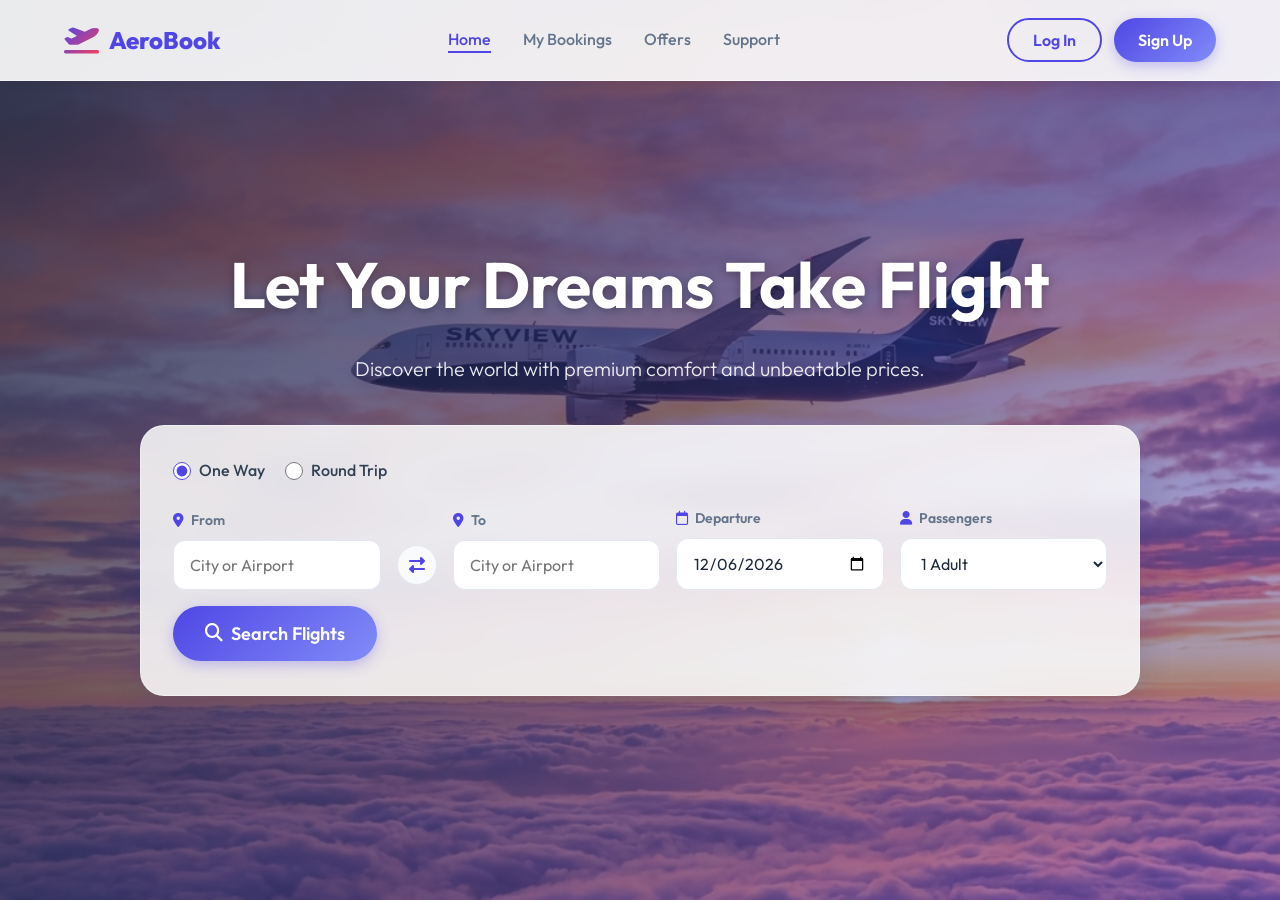
==== index.html @ 8f7f51de "added main points" ====
<!DOCTYPE html>
<html lang="en">
<head>
    <meta charset="UTF-8">
    <meta name="viewport" content="width=device-width, initial-scale=1.0">
    <title>AeroBook - Premium Airplane Reservation</title>
    <meta name="description" content="Book your next flight with AeroBook. Premium airplane reservation system.">
    
    <!-- Google Fonts -->
    <link rel="preconnect" href="https://fonts.googleapis.com">
    <link rel="preconnect" href="https://fonts.gstatic.com" crossorigin>
    <link href="https://fonts.googleapis.com/css2?family=Outfit:wght@300;400;500;600;700;800&display=swap" rel="stylesheet">
    
    <!-- Icons -->
    <link rel="stylesheet" href="https://cdnjs.cloudflare.com/ajax/libs/font-awesome/6.4.0/css/all.min.css">
    
    <!-- Custom CSS -->
    <link rel="stylesheet" href="style.css">
</head>
<body>

    <!-- Header Navigation -->
    <header id="main-header">
        <div class="container header-container">
            <div class="logo">
                <i class="fa-solid fa-plane-departure"></i>
                <span>AeroBook</span>
            </div>
            <nav class="main-nav">
                <ul>
                    <li><a href="#" class="active">Home</a></li>
                    <li><a href="#">My Bookings</a></li>
                    <li><a href="#">Offers</a></li>
                    <li><a href="#">Support</a></li>
                </ul>
            </nav>
            <div class="user-actions">
                <button class="btn btn-outline">Log In</button>
                <button class="btn btn-primary">Sign Up</button>
            </div>
        </div>
    </header>

    <main>
        <!-- Hero Section with Flight Search -->
        <section id="hero">
            <div class="hero-overlay"></div>
            <div class="container hero-content">
                <div class="hero-text">
                    <h1>Let Your Dreams Take Flight</h1>
                    <p>Discover the world with premium comfort and unbeatable prices.</p>
                </div>
                
                <div class="search-widget glassmorphism">
                    <div class="trip-types">
                        <label class="radio-label">
                            <input type="radio" name="trip-type" value="one-way" checked>
                            <span>One Way</span>
                        </label>
                        <label class="radio-label">
                            <input type="radio" name="trip-type" value="round-trip">
                            <span>Round Trip</span>
                        </label>
                    </div>
                    
                    <form id="flight-search-form">
                        <div class="form-group">
                            <label for="source"><i class="fa-solid fa-location-dot"></i> From</label>
                            <input type="text" id="source" placeholder="City or Airport" required>
                        </div>
                        
                        <div class="exchange-icon">
                            <i class="fa-solid fa-right-left"></i>
                        </div>
                        
                        <div class="form-group">
                            <label for="destination"><i class="fa-solid fa-location-dot"></i> To</label>
                            <input type="text" id="destination" placeholder="City or Airport" required>
                        </div>
                        
                        <div class="form-group">
                            <label for="date"><i class="fa-regular fa-calendar"></i> Departure</label>
                            <input type="date" id="date" required>
                        </div>
                        
                        <div class="form-group">
                            <label for="passengers"><i class="fa-solid fa-user"></i> Passengers</label>
                            <select id="passengers">
                                <option value="1">1 Adult</option>
                                <option value="2">2 Adults</option>
                                <option value="3">3 Adults</option>
                                <option value="4">4 Adults</option>
                            </select>
                        </div>
                        
                        <button type="submit" class="btn btn-primary btn-large search-btn">
                            <i class="fa-solid fa-magnifying-glass"></i> Search Flights
                        </button>
                    </form>
                </div>
            </div>
        </section>

        <!-- Flight Results Section -->
        <section id="results" class="hidden">
            <div class="container">
                <div class="results-header">
                    <h2>Available Flights</h2>
                    <p id="results-summary">Showing flights from <span id="summary-source">...</span> to <span id="summary-destination">...</span> on <span id="summary-date">...</span></p>
                </div>
                
                <div class="results-layout">
                    <aside class="filters">
                        <h3>Filters</h3>
                        <!-- Mock filters -->
                        <div class="filter-group">
                            <h4>Stops</h4>
                            <label><input type="checkbox" checked> Non-stop</label>
                            <label><input type="checkbox" checked> 1 Stop</label>
                        </div>
                        <div class="filter-group">
                            <h4>Airlines</h4>
                            <label><input type="checkbox" checked> AeroAir</label>
                            <label><input type="checkbox" checked> SkyHigh</label>
                        </div>
                    </aside>
                    
                    <div class="flight-list" id="flight-list-container">
                        <!-- Flight cards will be generated here by JavaScript -->
                    </div>
                </div>
            </div>
        </section>
    </main>

    <!-- Booking Modal -->
    <div id="booking-modal" class="modal hidden">
        <div class="modal-content glassmorphism">
            <span class="close-modal">&times;</span>
            <h2>Complete Your Booking</h2>
            
            <div class="selected-flight-summary" id="selected-flight-summary">
                <!-- Flight details will be shown here -->
            </div>
            
            <form id="booking-form">
                <h3>Passenger Details</h3>
                <div class="form-row">
                    <div class="form-group">
                        <label for="first-name">First Name</label>
                        <input type="text" id="first-name" required>
                    </div>
                    <div class="form-group">
                        <label for="last-name">Last Name</label>
                        <input type="text" id="last-name" required>
                    </div>
                </div>
                <div class="form-row">
                    <div class="form-group">
                        <label for="email">Email</label>
                        <input type="email" id="email" required>
                    </div>
                    <div class="form-group">
                        <label for="phone">Phone</label>
                        <input type="tel" id="phone" required>
                    </div>
                </div>
                
                <button type="submit" class="btn btn-primary btn-full">Confirm Booking & Pay</button>
            </form>
        </div>
    </div>
    
    <!-- Success Modal -->
    <div id="success-modal" class="modal hidden">
        <div class="modal-content glassmorphism text-center">
            <div class="success-icon"><i class="fa-solid fa-circle-check"></i></div>
            <h2>Booking Confirmed!</h2>
            <p>Your ticket has been booked successfully. A confirmation email has been sent.</p>
            <div class="ticket-details" id="ticket-details">
                <!-- Ticket info -->
            </div>
            <button id="close-success" class="btn btn-primary mt-4">Back to Home</button>
        </div>
    </div>

    <!-- Scripts -->
    <script src="script.js"></script>
</body>
</html>
---- style.css ----
/* style.css */
:root {
    /* Color Palette - Vibrant & Premium */
    --primary: #4F46E5; /* Indigo */
    --primary-light: #818CF8;
    --primary-dark: #3730A3;
    --secondary: #F43F5E; /* Rose */
    --dark: #1E293B; /* Slate 800 */
    --light: #F8FAFC; /* Slate 50 */
    --text-main: #334155;
    --text-muted: #64748B;
    
    /* UI Elements */
    --glass-bg: rgba(255, 255, 255, 0.85);
    --glass-border: rgba(255, 255, 255, 0.4);
    --glass-shadow: 0 8px 32px rgba(31, 38, 135, 0.15);
    
    --radius-sm: 8px;
    --radius-md: 12px;
    --radius-lg: 24px;
    --radius-full: 9999px;
    
    --transition: all 0.3s cubic-bezier(0.4, 0, 0.2, 1);
}

* {
    margin: 0;
    padding: 0;
    box-sizing: border-box;
}

body {
    font-family: 'Outfit', sans-serif;
    color: var(--text-main);
    background-color: var(--light);
    line-height: 1.6;
    overflow-x: hidden;
}

.container {
    max-width: 1200px;
    margin: 0 auto;
    padding: 0 24px;
}

/* Typography */
h1, h2, h3, h4 {
    color: var(--dark);
    font-weight: 700;
}

a {
    text-decoration: none;
    color: inherit;
    transition: var(--transition);
}

/* Utility Classes */
.hidden {
    display: none !important;
}

.text-center {
    text-align: center;
}

.mt-4 {
    margin-top: 1.5rem;
}

/* Glassmorphism */
.glassmorphism {
    background: var(--glass-bg);
    backdrop-filter: blur(12px);
    -webkit-backdrop-filter: blur(12px);
    border: 1px solid var(--glass-border);
    box-shadow: var(--glass-shadow);
    border-radius: var(--radius-lg);
}

/* Buttons */
.btn {
    display: inline-flex;
    align-items: center;
    justify-content: center;
    gap: 8px;
    padding: 10px 24px;
    font-size: 1rem;
    font-weight: 600;
    border-radius: var(--radius-full);
    border: none;
    cursor: pointer;
    transition: var(--transition);
    font-family: 'Outfit', sans-serif;
}

.btn-primary {
    background: linear-gradient(135deg, var(--primary), var(--primary-light));
    color: white;
    box-shadow: 0 4px 14px rgba(79, 70, 229, 0.3);
}

.btn-primary:hover {
    transform: translateY(-2px);
    box-shadow: 0 6px 20px rgba(79, 70, 229, 0.4);
}

.btn-outline {
    background: transparent;
    color: var(--primary);
    border: 2px solid var(--primary);
}

.btn-outline:hover {
    background: var(--primary);
    color: white;
}

.btn-large {
    padding: 16px 32px;
    font-size: 1.125rem;
}

.btn-full {
    width: 100%;
}

/* Header */
#main-header {
    position: fixed;
    top: 0;
    left: 0;
    width: 100%;
    z-index: 100;
    background: rgba(255, 255, 255, 0.9);
    backdrop-filter: blur(10px);
    border-bottom: 1px solid rgba(255, 255, 255, 0.5);
    box-shadow: 0 2px 10px rgba(0, 0, 0, 0.05);
    transition: var(--transition);
}

.header-container {
    display: flex;
    justify-content: space-between;
    align-items: center;
    height: 80px;
}

.logo {
    display: flex;
    align-items: center;
    gap: 10px;
    font-size: 1.5rem;
    font-weight: 800;
    color: var(--primary);
}

.logo i {
    font-size: 1.75rem;
    background: linear-gradient(135deg, var(--primary), var(--secondary));
    -webkit-background-clip: text;
    -webkit-text-fill-color: transparent;
}

.main-nav ul {
    display: flex;
    list-style: none;
    gap: 32px;
}

.main-nav a {
    font-weight: 500;
    color: var(--text-muted);
    position: relative;
}

.main-nav a:hover, .main-nav a.active {
    color: var(--primary);
}

.main-nav a::after {
    content: '';
    position: absolute;
    bottom: -4px;
    left: 0;
    width: 0;
    height: 2px;
    background-color: var(--primary);
    transition: var(--transition);
}

.main-nav a:hover::after, .main-nav a.active::after {
    width: 100%;
}

.user-actions {
    display: flex;
    gap: 12px;
}

/* Hero Section */
#hero {
    position: relative;
    min-height: 100vh;
    display: flex;
    align-items: center;
    padding-top: 80px;
    background-image: url('assets/hero_bg.png');
    background-size: cover;
    background-position: center;
    background-attachment: fixed;
}

.hero-overlay {
    position: absolute;
    top: 0;
    left: 0;
    width: 100%;
    height: 100%;
    background: linear-gradient(135deg, rgba(30, 41, 59, 0.8), rgba(79, 70, 229, 0.4));
}

.hero-content {
    position: relative;
    z-index: 10;
    width: 100%;
    display: flex;
    flex-direction: column;
    align-items: center;
    margin-top: -50px;
}

.hero-text {
    text-align: center;
    color: white;
    margin-bottom: 40px;
    animation: fadeInDown 1s ease-out;
}

.hero-text h1 {
    font-size: 4rem;
    color: white;
    margin-bottom: 16px;
    text-shadow: 0 2px 10px rgba(0, 0, 0, 0.3);
}

.hero-text p {
    font-size: 1.25rem;
    font-weight: 300;
    opacity: 0.9;
}

/* Search Widget */
.search-widget {
    padding: 32px;
    width: 100%;
    max-width: 1000px;
    animation: fadeInUp 1s ease-out 0.2s both;
}

.trip-types {
    display: flex;
    gap: 20px;
    margin-bottom: 24px;
}

.radio-label {
    display: flex;
    align-items: center;
    gap: 8px;
    cursor: pointer;
    font-weight: 500;
}

.radio-label input {
    accent-color: var(--primary);
    width: 18px;
    height: 18px;
}

#flight-search-form {
    display: flex;
    align-items: flex-end;
    gap: 16px;
    flex-wrap: wrap;
}

.form-group {
    flex: 1;
    min-width: 180px;
    display: flex;
    flex-direction: column;
    gap: 8px;
}

.form-group label {
    font-size: 0.875rem;
    font-weight: 600;
    color: var(--text-muted);
}

.form-group label i {
    color: var(--primary);
    margin-right: 4px;
}

.form-group input, .form-group select {
    width: 100%;
    padding: 14px 16px;
    border: 1px solid #E2E8F0;
    border-radius: var(--radius-md);
    font-family: 'Outfit', sans-serif;
    font-size: 1rem;
    color: var(--dark);
    background: white;
    transition: var(--transition);
}

.form-group input:focus, .form-group select:focus {
    outline: none;
    border-color: var(--primary);
    box-shadow: 0 0 0 3px rgba(79, 70, 229, 0.1);
}

.exchange-icon {
    display: flex;
    align-items: center;
    justify-content: center;
    width: 40px;
    height: 40px;
    background: var(--light);
    border-radius: 50%;
    border: 1px solid #E2E8F0;
    color: var(--primary);
    margin-bottom: 5px;
    cursor: pointer;
    transition: var(--transition);
}

.exchange-icon:hover {
    background: var(--primary);
    color: white;
    transform: rotate(180deg);
}

.search-btn {
    min-width: 180px;
    margin-bottom: 2px;
}

/* Results Section */
#results {
    padding: 80px 0;
    background: #F1F5F9;
    min-height: 100vh;
}

.results-header {
    margin-bottom: 40px;
}

.results-header h2 {
    font-size: 2rem;
    margin-bottom: 8px;
}

.results-header p {
    color: var(--text-muted);
    font-size: 1.1rem;
}

.results-layout {
    display: grid;
    grid-template-columns: 250px 1fr;
    gap: 32px;
}

.filters {
    background: white;
    padding: 24px;
    border-radius: var(--radius-md);
    box-shadow: 0 4px 6px -1px rgba(0, 0, 0, 0.05);
    align-self: start;
}

.filters h3 {
    margin-bottom: 20px;
    padding-bottom: 10px;
    border-bottom: 1px solid #E2E8F0;
}

.filter-group {
    margin-bottom: 24px;
}

.filter-group h4 {
    margin-bottom: 12px;
    font-size: 1rem;
}

.filter-group label {
    display: block;
    margin-bottom: 8px;
    cursor: pointer;
    color: var(--text-muted);
}

.filter-group input {
    margin-right: 8px;
    accent-color: var(--primary);
}

/* Flight Card */
.flight-list {
    display: flex;
    flex-direction: column;
    gap: 20px;
}

.flight-card {
    background: white;
    border-radius: var(--radius-md);
    padding: 24px;
    display: flex;
    justify-content: space-between;
    align-items: center;
    box-shadow: 0 4px 6px -1px rgba(0, 0, 0, 0.05);
    transition: var(--transition);
    border: 1px solid transparent;
}

.flight-card:hover {
    transform: translateY(-4px);
    box-shadow: 0 10px 25px -5px rgba(0, 0, 0, 0.1);
    border-color: var(--primary-light);
}

.airline-info {
    display: flex;
    align-items: center;
    gap: 16px;
    width: 200px;
}

.airline-logo {
    width: 48px;
    height: 48px;
    background: #F8FAFC;
    border-radius: 50%;
    display: flex;
    align-items: center;
    justify-content: center;
    font-size: 1.5rem;
    color: var(--primary);
}

.airline-name {
    font-weight: 700;
    font-size: 1.1rem;
}

.flight-number {
    font-size: 0.875rem;
    color: var(--text-muted);
}

.flight-timing {
    display: flex;
    align-items: center;
    gap: 24px;
    flex: 1;
    justify-content: center;
}

.time-box {
    text-align: center;
}

.time {
    font-size: 1.5rem;
    font-weight: 700;
    color: var(--dark);
}

.city {
    font-size: 0.875rem;
    color: var(--text-muted);
}

.duration-box {
    text-align: center;
    position: relative;
    width: 150px;
}

.duration {
    font-size: 0.875rem;
    color: var(--text-muted);
    background: white;
    padding: 0 8px;
    position: relative;
    z-index: 2;
}

.line {
    position: absolute;
    top: 50%;
    left: 0;
    right: 0;
    height: 2px;
    background: #E2E8F0;
    z-index: 1;
}

.line i {
    position: absolute;
    top: 50%;
    left: 50%;
    transform: translate(-50%, -50%);
    color: var(--primary);
    background: white;
    padding: 0 4px;
}

.flight-price {
    text-align: right;
    width: 150px;
}

.price {
    font-size: 1.75rem;
    font-weight: 800;
    color: var(--primary);
    margin-bottom: 8px;
}

/* Modals */
.modal {
    position: fixed;
    top: 0;
    left: 0;
    width: 100%;
    height: 100%;
    background: rgba(15, 23, 42, 0.6);
    backdrop-filter: blur(4px);
    z-index: 1000;
    display: flex;
    align-items: center;
    justify-content: center;
    opacity: 0;
    visibility: hidden;
    transition: var(--transition);
}

.modal:not(.hidden) {
    opacity: 1;
    visibility: visible;
}

.modal-content {
    background: white;
    width: 100%;
    max-width: 600px;
    padding: 40px;
    position: relative;
    transform: scale(0.9);
    transition: var(--transition);
}

.modal:not(.hidden) .modal-content {
    transform: scale(1);
}

.close-modal {
    position: absolute;
    top: 20px;
    right: 24px;
    font-size: 1.5rem;
    cursor: pointer;
    color: var(--text-muted);
    transition: var(--transition);
}

.close-modal:hover {
    color: var(--secondary);
}

.modal-content h2 {
    margin-bottom: 24px;
}

.selected-flight-summary {
    background: #F8FAFC;
    padding: 16px;
    border-radius: var(--radius-md);
    margin-bottom: 24px;
    border: 1px solid #E2E8F0;
}

#booking-form h3 {
    margin-bottom: 16px;
    font-size: 1.25rem;
}

.form-row {
    display: flex;
    gap: 16px;
    margin-bottom: 16px;
}

.success-icon {
    font-size: 4rem;
    color: #10B981; /* Emerald */
    margin-bottom: 16px;
}

.ticket-details {
    background: #F8FAFC;
    padding: 24px;
    border-radius: var(--radius-md);
    margin: 24px 0;
    text-align: left;
    border: 1px dashed #CBD5E1;
}

/* Animations */
@keyframes fadeInUp {
    from {
        opacity: 0;
        transform: translateY(30px);
    }
    to {
        opacity: 1;
        transform: translateY(0);
    }
}

@keyframes fadeInDown {
    from {
        opacity: 0;
        transform: translateY(-30px);
    }
    to {
        opacity: 1;
        transform: translateY(0);
    }
}

/* Responsive */
@media (max-width: 1024px) {
    .results-layout {
        grid-template-columns: 1fr;
    }
    
    .filters {
        display: flex;
        gap: 24px;
    }
    
    .filters h3 {
        display: none;
    }
}

@media (max-width: 768px) {
    .hero-text h1 {
        font-size: 2.5rem;
    }
    
    .flight-card {
        flex-direction: column;
        gap: 24px;
    }
    
    .airline-info, .flight-price {
        width: 100%;
        text-align: center;
        justify-content: center;
    }
    
    .flight-price {
        display: flex;
        flex-direction: column;
        align-items: center;
    }
    
    .main-nav, .user-actions {
        display: none;
    }
}
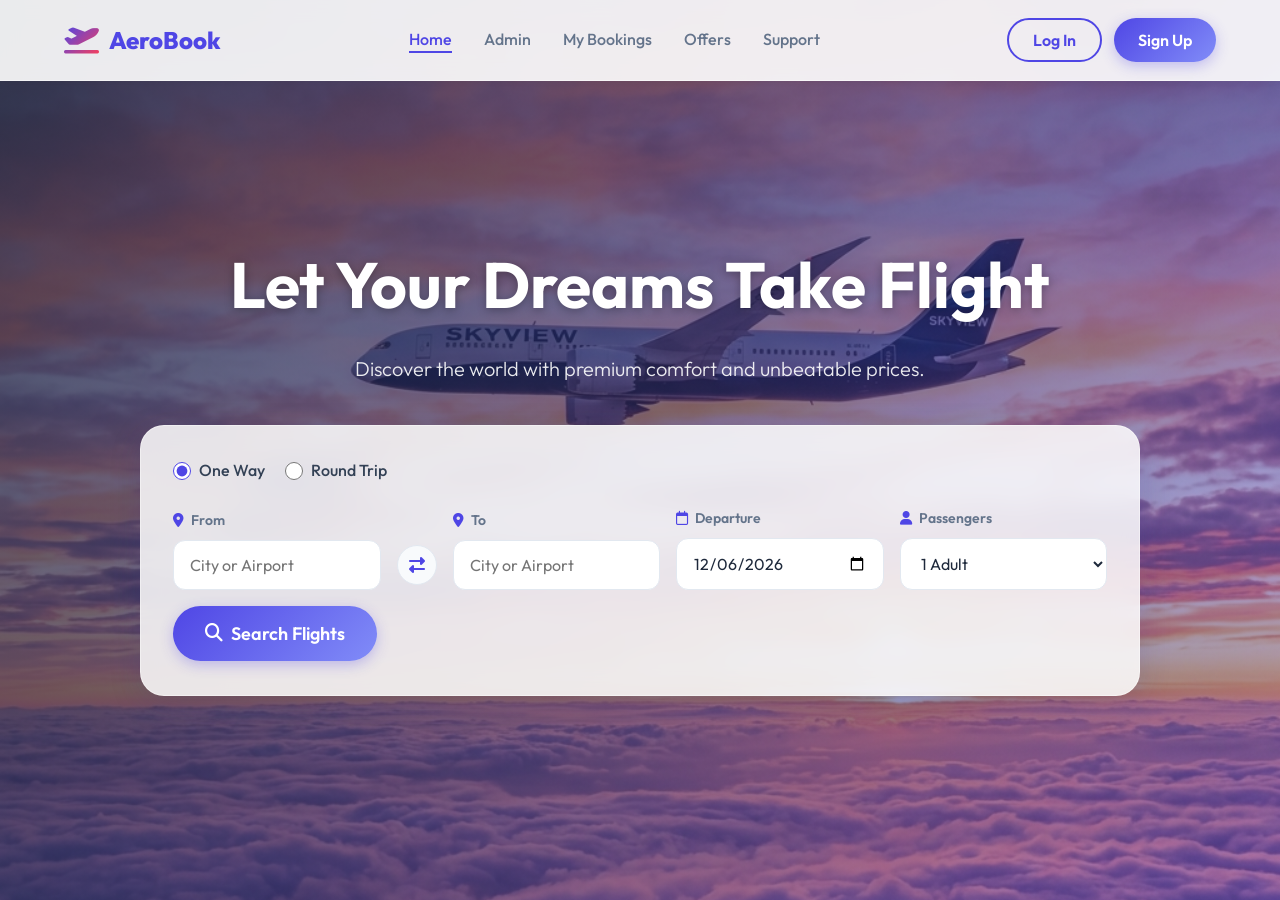
==== commit d4060483: "small changes" ====
--- a/index.html
+++ b/index.html
@@ -28,15 +28,20 @@
             </div>
             <nav class="main-nav">
                 <ul>
-                    <li><a href="#" class="active">Home</a></li>
-                    <li><a href="#">My Bookings</a></li>
-                    <li><a href="#">Offers</a></li>
-                    <li><a href="#">Support</a></li>
+                    <li><a href="#" class="active" id="nav-home">Home</a></li>
+                    <li><a href="admin.html">Admin</a></li>
+                    <li><a href="#" id="nav-bookings">My Bookings</a></li>
+                    <li><a href="#" id="nav-offers">Offers</a></li>
+                    <li><a href="#" id="nav-support">Support</a></li>
                 </ul>
             </nav>
-            <div class="user-actions">
-                <button class="btn btn-outline">Log In</button>
-                <button class="btn btn-primary">Sign Up</button>
+            <div class="user-actions" id="guest-actions">
+                <button class="btn btn-outline" id="nav-login-btn">Log In</button>
+                <button class="btn btn-primary" id="nav-signup-btn">Sign Up</button>
+            </div>
+            <div class="user-actions hidden" id="user-actions">
+                <span style="font-weight: 600; color: var(--primary);" id="user-greeting">Hi, User</span>
+                <button class="btn btn-outline" id="nav-logout-btn">Log Out</button>
             </div>
         </div>
     </header>
@@ -131,7 +136,175 @@
                 </div>
             </div>
         </section>
+
+        <!-- My Bookings Section -->
+        <section id="my-bookings-section" class="hidden" style="padding: 100px 0; min-height: 100vh; background: #F1F5F9;">
+            <div class="container">
+                <div class="results-header">
+                    <h2>My Bookings</h2>
+                    <p>View all your upcoming and past flights.</p>
+                </div>
+                
+                <div id="bookings-container" class="bookings-grid">
+                    <!-- Ticket cards will be generated here -->
+                    <div id="no-bookings-msg" class="text-center hidden" style="padding: 40px; background: white; border-radius: var(--radius-md); box-shadow: 0 4px 6px -1px rgba(0,0,0,0.05);">
+                        <i class="fa-solid fa-ticket" style="font-size: 3rem; color: #CBD5E1; margin-bottom: 16px;"></i>
+                        <h3 style="margin-bottom: 8px;">No Bookings Found</h3>
+                        <p style="color: var(--text-muted); margin-bottom: 24px;">You haven't booked any flights yet.</p>
+                        <button class="btn btn-primary" id="btn-go-search">Search Flights</button>
+                    </div>
+                </div>
+            </div>
+        </section>
+
+        <!-- Offers Section -->
+        <section id="offers-section" class="hidden" style="padding: 100px 0; min-height: 100vh; background: #F1F5F9;">
+            <div class="container">
+                <div class="results-header text-center">
+                    <h2>Exclusive Offers</h2>
+                    <p>Save more on your next flight with these premium deals.</p>
+                </div>
+                
+                <div id="offers-container" class="offers-grid">
+                    <!-- Offers populated by JS -->
+                </div>
+            </div>
+        </section>
+
+        <!-- Support Section -->
+        <section id="support-section" class="hidden" style="padding: 100px 0; min-height: 100vh; background: #F8FAFC;">
+            <div class="container">
+                <div class="results-header text-center">
+                    <h2>We're Here to Help</h2>
+                    <p>Have questions or need assistance? Reach out to us.</p>
+                </div>
+                
+                <div class="support-layout">
+                    <!-- Contact Information -->
+                    <div class="contact-info-panel">
+                        <h3>Contact Information</h3>
+                        <p style="color: var(--text-muted); margin-bottom: 30px;">Get in touch with our customer support team.</p>
+                        
+                        <div class="info-item">
+                            <div class="info-icon"><i class="fa-solid fa-envelope"></i></div>
+                            <div>
+                                <h4>Email Us</h4>
+                                <p>catchmeifyoucan@gmail.com</p>
+                            </div>
+                        </div>
+                        
+                        <div class="info-item">
+                            <div class="info-icon"><i class="fa-solid fa-phone"></i></div>
+                            <div>
+                                <h4>Call Us</h4>
+                                <p>+91 1800-FLY-NOW</p>
+                            </div>
+                        </div>
+                        
+                        <div class="info-item">
+                            <div class="info-icon"><i class="fa-solid fa-location-dot"></i></div>
+                            <div>
+                                <h4>Office Address</h4>
+                                <p>imanonymous</p>
+                            </div>
+                        </div>
+                    </div>
+                    
+                    <!-- Contact Form -->
+                    <div class="contact-form-panel glassmorphism">
+                        <h3>Send a Message</h3>
+                        <form id="contact-form">
+                            <div class="form-row">
+                                <div class="form-group">
+                                    <label for="contact-name">Your Name</label>
+                                    <input type="text" id="contact-name" required>
+                                </div>
+                                <div class="form-group">
+                                    <label for="contact-email">Email Address</label>
+                                    <input type="email" id="contact-email" required>
+                                </div>
+                            </div>
+                            <div class="form-group" style="margin-bottom: 16px;">
+                                <label for="contact-subject">Subject</label>
+                                <input type="text" id="contact-subject" required>
+                            </div>
+                            <div class="form-group" style="margin-bottom: 24px;">
+                                <label for="contact-message">Message</label>
+                                <textarea id="contact-message" rows="5" required style="width: 100%; padding: 14px 16px; border: 1px solid #E2E8F0; border-radius: var(--radius-md); font-family: inherit; resize: vertical;"></textarea>
+                            </div>
+                            <button type="submit" class="btn btn-primary btn-full">Send Message <i class="fa-regular fa-paper-plane"></i></button>
+                        </form>
+                    </div>
+                </div>
+
+                <!-- FAQs -->
+                <div class="faq-section" style="margin-top: 60px;">
+                    <h3 class="text-center" style="margin-bottom: 30px; font-size: 1.8rem;">Frequently Asked Questions</h3>
+                    <div class="faq-grid">
+                        <div class="faq-card">
+                            <h4>How can I cancel my flight?</h4>
+                            <p>You can cancel your flight by going to the 'My Bookings' section and selecting the flight you wish to cancel. Cancellation charges may apply.</p>
+                        </div>
+                        <div class="faq-card">
+                            <h4>When will I receive my refund?</h4>
+                            <p>Refunds are processed within 5-7 business days and will be credited to the original payment method used during booking.</p>
+                        </div>
+                        <div class="faq-card">
+                            <h4>Can I change my passenger details?</h4>
+                            <p>Small spelling corrections can be made by contacting support. Complete name changes are generally not permitted due to security reasons.</p>
+                        </div>
+                    </div>
+                </div>
+            </div>
+        </section>
     </main>
+
+    <!-- Auth Modals -->
+    <!-- Login Modal -->
+    <div id="login-modal" class="modal hidden">
+        <div class="modal-content glassmorphism">
+            <span class="close-modal auth-close">&times;</span>
+            <h2>Log In to AeroBook</h2>
+            <form id="auth-login-form">
+                <div class="form-group" style="margin-bottom: 16px;">
+                    <label for="login-email">Email</label>
+                    <input type="email" id="login-email" required>
+                </div>
+                <div class="form-group" style="margin-bottom: 24px;">
+                    <label for="login-password">Password</label>
+                    <input type="password" id="login-password" required>
+                </div>
+                <p id="login-error-msg" style="color: var(--secondary); margin-bottom: 16px; display: none;">Invalid credentials.</p>
+                <button type="submit" class="btn btn-primary btn-full">Log In</button>
+                <p style="text-align: center; margin-top: 16px;">Don't have an account? <a href="#" id="switch-to-signup" style="color: var(--primary); font-weight: 600;">Sign Up</a></p>
+            </form>
+        </div>
+    </div>
+
+    <!-- Sign Up Modal -->
+    <div id="signup-modal" class="modal hidden">
+        <div class="modal-content glassmorphism">
+            <span class="close-modal auth-close">&times;</span>
+            <h2>Create an Account</h2>
+            <form id="auth-signup-form">
+                <div class="form-group" style="margin-bottom: 16px;">
+                    <label for="signup-name">Full Name</label>
+                    <input type="text" id="signup-name" required>
+                </div>
+                <div class="form-group" style="margin-bottom: 16px;">
+                    <label for="signup-email">Email</label>
+                    <input type="email" id="signup-email" required>
+                </div>
+                <div class="form-group" style="margin-bottom: 24px;">
+                    <label for="signup-password">Password</label>
+                    <input type="password" id="signup-password" required>
+                </div>
+                <p id="signup-error-msg" style="color: var(--secondary); margin-bottom: 16px; display: none;">Email already exists.</p>
+                <button type="submit" class="btn btn-primary btn-full">Sign Up</button>
+                <p style="text-align: center; margin-top: 16px;">Already have an account? <a href="#" id="switch-to-login" style="color: var(--primary); font-weight: 600;">Log In</a></p>
+            </form>
+        </div>
+    </div>
 
     <!-- Booking Modal -->
     <div id="booking-modal" class="modal hidden">
@@ -180,7 +353,17 @@
             <div class="ticket-details" id="ticket-details">
                 <!-- Ticket info -->
             </div>
-            <button id="close-success" class="btn btn-primary mt-4">Back to Home</button>
+            <button id="close-success" class="btn btn-primary mt-4">Go to My Bookings</button>
+        </div>
+    </div>
+
+    <!-- Contact Success Modal -->
+    <div id="contact-success-modal" class="modal hidden">
+        <div class="modal-content glassmorphism text-center" style="max-width: 400px;">
+            <div class="success-icon" style="color: var(--primary);"><i class="fa-solid fa-paper-plane"></i></div>
+            <h2>Message Sent!</h2>
+            <p style="color: var(--text-muted); margin-bottom: 24px;">Thank you for reaching out to AeroBook. Our team will get back to you shortly at the provided email.</p>
+            <button id="close-contact-success" class="btn btn-primary btn-full">Okay</button>
         </div>
     </div>
 
--- a/style.css
+++ b/style.css
@@ -646,12 +646,274 @@
     }
 }
 
+
+/* Ticket Card Styling */
+.bookings-grid {
+    display: grid;
+    grid-template-columns: repeat(auto-fill, minmax(350px, 1fr));
+    gap: 24px;
+}
+
+.ticket-card {
+    background: white;
+    border-radius: var(--radius-md);
+    overflow: hidden;
+    box-shadow: 0 10px 15px -3px rgba(0, 0, 0, 0.1);
+    position: relative;
+    border: 1px solid #E2E8F0;
+}
+
+.ticket-header {
+    background: linear-gradient(135deg, var(--primary), var(--primary-dark));
+    color: white;
+    padding: 16px 20px;
+    display: flex;
+    justify-content: space-between;
+    align-items: center;
+}
+
+.ticket-pnr {
+    font-weight: 700;
+    font-size: 1.1rem;
+    letter-spacing: 1px;
+}
+
+.ticket-body {
+    padding: 20px;
+}
+
+.ticket-route {
+    display: flex;
+    justify-content: space-between;
+    align-items: center;
+    margin-bottom: 16px;
+}
+
+.ticket-city h3 {
+    font-size: 1.5rem;
+    margin-bottom: 4px;
+    color: var(--primary);
+}
+
+.ticket-city p {
+    font-size: 0.875rem;
+    color: var(--text-muted);
+}
+
+.ticket-flight {
+    text-align: center;
+    color: var(--text-muted);
+}
+
+.ticket-flight i {
+    color: var(--primary);
+    font-size: 1.2rem;
+    margin: 8px 0;
+}
+
+.ticket-details-grid {
+    display: grid;
+    grid-template-columns: 1fr 1fr;
+    gap: 16px;
+    margin-top: 16px;
+    padding-top: 16px;
+    border-top: 1px dashed #CBD5E1;
+}
+
+.ticket-label {
+    font-size: 0.75rem;
+    text-transform: uppercase;
+    color: var(--text-muted);
+    letter-spacing: 0.5px;
+}
+
+.ticket-value {
+    font-weight: 600;
+    color: var(--dark);
+}
+
+/* Offers Styling */
+.offers-grid {
+    display: grid;
+    grid-template-columns: repeat(auto-fill, minmax(320px, 1fr));
+    gap: 30px;
+    margin-top: 40px;
+}
+
+.offer-card {
+    background: white;
+    border-radius: var(--radius-md);
+    padding: 30px;
+    box-shadow: 0 4px 6px -1px rgba(0, 0, 0, 0.05);
+    display: flex;
+    flex-direction: column;
+    align-items: center;
+    text-align: center;
+    border: 1px solid #E2E8F0;
+    transition: var(--transition);
+    position: relative;
+    overflow: hidden;
+}
+
+.offer-card::before {
+    content: '';
+    position: absolute;
+    top: 0;
+    left: 0;
+    width: 100%;
+    height: 6px;
+    background: linear-gradient(90deg, var(--primary), var(--secondary));
+}
+
+.offer-card:hover {
+    transform: translateY(-8px);
+    box-shadow: 0 15px 30px -5px rgba(0, 0, 0, 0.1);
+}
+
+.offer-icon {
+    width: 70px;
+    height: 70px;
+    border-radius: 50%;
+    background: linear-gradient(135deg, var(--secondary), #E11D48);
+    color: white;
+    display: flex;
+    align-items: center;
+    justify-content: center;
+    font-size: 2rem;
+    margin-bottom: 20px;
+}
+
+.offer-content h3 {
+    font-size: 1.5rem;
+    margin-bottom: 12px;
+}
+
+.offer-content p {
+    color: var(--text-muted);
+    margin-bottom: 24px;
+    font-size: 0.95rem;
+    line-height: 1.5;
+}
+
+.promo-box {
+    display: flex;
+    align-items: center;
+    justify-content: space-between;
+    background: #F8FAFC;
+    border: 1px dashed #CBD5E1;
+    padding: 10px 16px;
+    border-radius: var(--radius-md);
+    width: 100%;
+}
+
+.promo-code {
+    font-weight: 800;
+    font-size: 1.1rem;
+    color: var(--primary);
+    letter-spacing: 1px;
+}
+
+.btn-copy {
+    padding: 6px 12px;
+    font-size: 0.85rem;
+}
+
+/* Support Section Styling */
+.support-layout {
+    display: grid;
+    grid-template-columns: 1fr 2fr;
+    gap: 40px;
+    margin-top: 40px;
+}
+
+.contact-info-panel {
+    background: white;
+    padding: 32px;
+    border-radius: var(--radius-md);
+    box-shadow: 0 4px 6px -1px rgba(0, 0, 0, 0.05);
+    border: 1px solid #E2E8F0;
+}
+
+.info-item {
+    display: flex;
+    align-items: flex-start;
+    gap: 16px;
+    margin-bottom: 24px;
+}
+
+.info-item:last-child {
+    margin-bottom: 0;
+}
+
+.info-icon {
+    width: 48px;
+    height: 48px;
+    background: #EEF2FF;
+    color: var(--primary);
+    border-radius: 50%;
+    display: flex;
+    align-items: center;
+    justify-content: center;
+    font-size: 1.25rem;
+    flex-shrink: 0;
+}
+
+.info-item h4 {
+    margin-bottom: 4px;
+    font-size: 1.1rem;
+}
+
+.info-item p {
+    color: var(--text-muted);
+    font-size: 0.95rem;
+}
+
+.contact-form-panel {
+    padding: 32px;
+    background: white;
+}
+
+.contact-form-panel h3 {
+    margin-bottom: 24px;
+    font-size: 1.5rem;
+}
+
+/* FAQ Styling */
+.faq-grid {
+    display: grid;
+    grid-template-columns: repeat(auto-fit, minmax(300px, 1fr));
+    gap: 24px;
+}
+
+.faq-card {
+    background: white;
+    padding: 24px;
+    border-radius: var(--radius-md);
+    border-left: 4px solid var(--primary);
+    box-shadow: 0 4px 6px -1px rgba(0, 0, 0, 0.05);
+}
+
+.faq-card h4 {
+    margin-bottom: 12px;
+    font-size: 1.1rem;
+}
+
+.faq-card p {
+    color: var(--text-muted);
+    font-size: 0.95rem;
+    line-height: 1.6;
+}
+
 /* Responsive */
 @media (max-width: 1024px) {
     .results-layout {
         grid-template-columns: 1fr;
     }
     
+    .faq-grid {
+        grid-template-columns: 1fr;
+    }
+
     .filters {
         display: flex;
         gap: 24px;
@@ -688,3 +950,46 @@
         display: none;
     }
 }
+
+ / *   S t a t u s   B a d g e s   * / 
+ . b a d g e   { 
+         p a d d i n g :   6 p x   1 2 p x ; 
+         b o r d e r - r a d i u s :   2 0 p x ; 
+         f o n t - s i z e :   0 . 7 5 r e m ; 
+         f o n t - w e i g h t :   7 0 0 ; 
+         t e x t - t r a n s f o r m :   u p p e r c a s e ; 
+         d i s p l a y :   i n l i n e - b l o c k ; 
+ } 
+ 
+ . b a d g e - p e n d i n g   { 
+         b a c k g r o u n d :   # F E F 3 C 7 ; 
+         c o l o r :   # D 9 7 7 0 6 ; 
+ } 
+ 
+ . b a d g e - a c c e p t e d   { 
+         b a c k g r o u n d :   # D 1 F A E 5 ; 
+         c o l o r :   # 0 5 9 6 6 9 ; 
+ } 
+ 
+ . b a d g e - r e j e c t e d   { 
+         b a c k g r o u n d :   # F E E 2 E 2 ; 
+         c o l o r :   # D C 2 6 2 6 ; 
+ } 
+ 
+ . b t n - s u c c e s s   { 
+         b a c k g r o u n d :   # D 1 F A E 5 ; 
+         c o l o r :   # 0 5 9 6 6 9 ; 
+         b o r d e r :   1 p x   s o l i d   # A 7 F 3 D 0 ; 
+         p a d d i n g :   6 p x   1 2 p x ; 
+         f o n t - s i z e :   0 . 8 5 r e m ; 
+         b o r d e r - r a d i u s :   6 p x ; 
+         c u r s o r :   p o i n t e r ; 
+ } 
+ 
+ . b t n - s u c c e s s : h o v e r   { 
+         b a c k g r o u n d :   # 0 5 9 6 6 9 ; 
+         c o l o r :   w h i t e ; 
+ } 
+ + 
+ 
